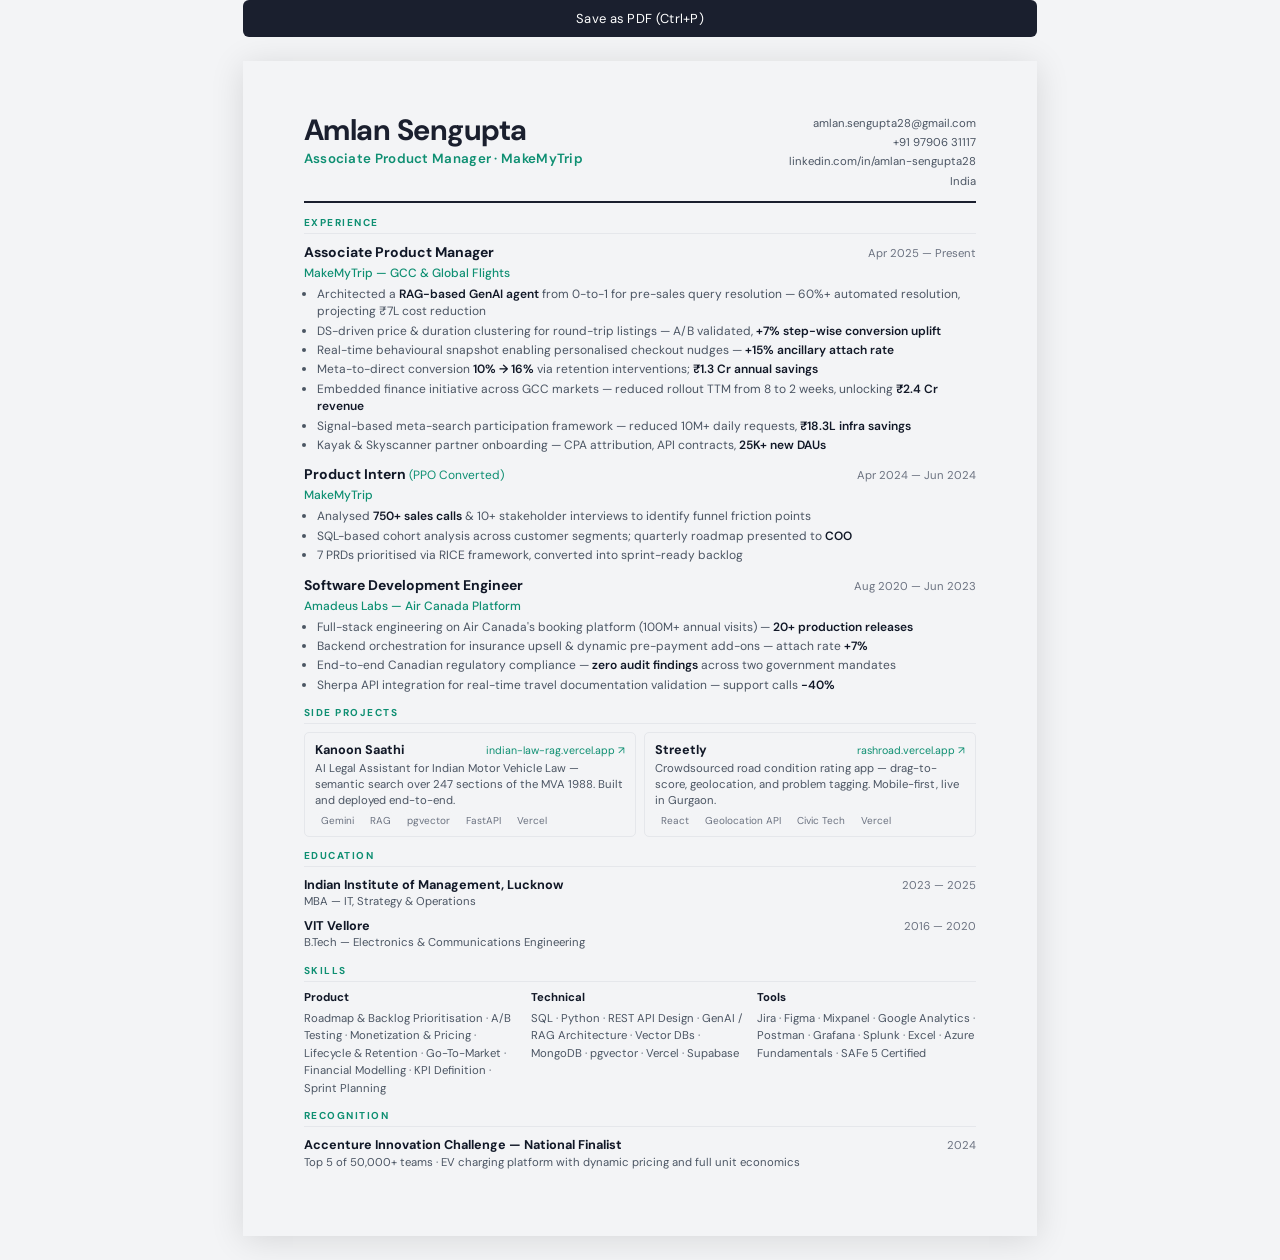
==== resume.html @ b9e45250 "update embedded finance revenue figure to ₹2.4 Cr Co-Authored-By: Claude Sonnet 4.6 <noreply@anthrop" ====
<!DOCTYPE html>
<html lang="en">
<head>
  <meta charset="UTF-8" />
  <meta name="viewport" content="width=device-width, initial-scale=1.0" />
  <title>Amlan Sengupta — Resume</title>
  <link rel="preconnect" href="https://fonts.googleapis.com" />
  <link href="https://fonts.googleapis.com/css2?family=DM+Sans:ital,opsz,wght@0,9..40,300;0,9..40,400;0,9..40,500;0,9..40,600;1,9..40,300&display=swap" rel="stylesheet" />
  <style>
    *, *::before, *::after { box-sizing: border-box; margin: 0; padding: 0; }

    :root {
      --ink:      #111827;
      --muted:    #4b5563;
      --dim:      #6b7280;
      --rule:     #e5e7eb;
      --accent:   #1a1f2e;
      --teal:     #0e8f72;
    }

    body {
      font-family: 'DM Sans', sans-serif;
      font-size: 10.5pt;
      color: var(--ink);
      background: #fff;
      line-height: 1.5;
      -webkit-print-color-adjust: exact;
      print-color-adjust: exact;
    }

    .page {
      width: 210mm;
      min-height: 297mm;
      margin: 0 auto;
      padding: 14mm 16mm 14mm 16mm;
    }

    /* ── HEADER ── */
    .r-header {
      display: flex;
      justify-content: space-between;
      align-items: flex-start;
      padding-bottom: 10px;
      border-bottom: 2px solid var(--accent);
      margin-bottom: 12px;
    }
    .r-name {
      font-size: 22pt;
      font-weight: 700;
      letter-spacing: -0.5px;
      color: var(--accent);
      line-height: 1.1;
    }
    .r-title {
      font-size: 10pt;
      color: var(--teal);
      font-weight: 600;
      margin-top: 3px;
      letter-spacing: 0.3px;
    }
    .r-contact {
      text-align: right;
      font-size: 8.5pt;
      color: var(--muted);
      line-height: 1.7;
    }
    .r-contact a { color: var(--muted); text-decoration: none; }

    /* ── SECTIONS ── */
    .r-section { margin-bottom: 11px; }
    .r-section-title {
      font-size: 7.5pt;
      font-weight: 700;
      letter-spacing: 1.5px;
      text-transform: uppercase;
      color: var(--teal);
      border-bottom: 1px solid var(--rule);
      padding-bottom: 3px;
      margin-bottom: 8px;
    }

    /* ── EXPERIENCE ── */
    .r-job { margin-bottom: 10px; }
    .r-job-header {
      display: flex;
      justify-content: space-between;
      align-items: baseline;
      margin-bottom: 1px;
    }
    .r-job-title {
      font-size: 10.5pt;
      font-weight: 700;
      color: var(--ink);
    }
    .r-job-date {
      font-size: 8.5pt;
      color: var(--dim);
      white-space: nowrap;
    }
    .r-job-company {
      font-size: 9pt;
      color: var(--teal);
      font-weight: 500;
      margin-bottom: 4px;
    }
    .r-job-desc {
      font-size: 9pt;
      color: var(--muted);
      margin-bottom: 4px;
    }
    ul.r-bullets {
      padding-left: 13px;
      margin: 0;
    }
    ul.r-bullets li {
      font-size: 9pt;
      color: var(--muted);
      margin-bottom: 2px;
      line-height: 1.45;
    }
    ul.r-bullets li strong { color: var(--ink); font-weight: 600; }

    /* ── PROJECTS ── */
    .r-projects-grid {
      display: grid;
      grid-template-columns: 1fr 1fr;
      gap: 8px;
    }
    .r-project {
      border: 1px solid var(--rule);
      border-radius: 5px;
      padding: 7px 10px;
    }
    .r-project-top {
      display: flex;
      justify-content: space-between;
      align-items: baseline;
    }
    .r-project-name {
      font-size: 9.5pt;
      font-weight: 700;
      color: var(--ink);
    }
    .r-project-link {
      font-size: 8pt;
      color: var(--teal);
      text-decoration: none;
    }
    .r-project-desc {
      font-size: 8.5pt;
      color: var(--muted);
      margin: 2px 0 3px;
      line-height: 1.4;
    }
    .r-project-tags {
      display: flex;
      gap: 4px;
      flex-wrap: wrap;
    }
    .r-project-tags span {
      font-size: 7.5pt;
      background: #f3f4f6;
      color: var(--dim);
      padding: 1px 6px;
      border-radius: 100px;
    }

    /* ── EDUCATION ── */
    .r-edu { display: flex; justify-content: space-between; align-items: baseline; margin-bottom: 5px; }
    .r-edu-left {}
    .r-edu-name { font-size: 9.5pt; font-weight: 700; color: var(--ink); }
    .r-edu-deg  { font-size: 8.5pt; color: var(--muted); }
    .r-edu-date { font-size: 8.5pt; color: var(--dim); white-space: nowrap; }

    /* ── SKILLS ── */
    .r-skills-grid {
      display: grid;
      grid-template-columns: 1fr 1fr 1fr;
      gap: 8px;
    }
    .r-skill-group-title {
      font-size: 8.5pt;
      font-weight: 700;
      color: var(--ink);
      margin-bottom: 3px;
    }
    .r-skill-list {
      font-size: 8.5pt;
      color: var(--muted);
      line-height: 1.55;
    }

    /* ── RECOGNITION ── */
    .r-recog {
      display: flex;
      justify-content: space-between;
      align-items: baseline;
    }
    .r-recog-title { font-size: 9.5pt; font-weight: 700; color: var(--ink); }
    .r-recog-sub   { font-size: 8.5pt; color: var(--muted); margin-top: 1px; }
    .r-recog-date  { font-size: 8.5pt; color: var(--dim); }

    /* ── PRINT ── */
    @media print {
      body { background: #fff; }
      .page { margin: 0; padding: 12mm 15mm; width: 100%; }
      .no-print { display: none; }
      a { color: inherit !important; }
    }

    /* ── SCREEN HELPER ── */
    @media screen {
      body { background: #f3f4f6; }
      .page {
        margin: 24px auto;
        box-shadow: 0 4px 32px rgba(0,0,0,0.12);
      }
      .print-btn {
        display: block;
        text-align: center;
        margin: 0 auto 12px;
        width: 210mm;
        font-family: 'DM Sans', sans-serif;
        font-size: 13px;
        padding: 10px;
        background: #1a1f2e;
        color: #fff;
        border: none;
        border-radius: 6px;
        cursor: pointer;
        letter-spacing: 0.3px;
      }
      .print-btn:hover { opacity: 0.88; }
    }
  </style>
</head>
<body>

  <button class="print-btn no-print" onclick="window.print()">Save as PDF (Ctrl+P)</button>

  <div class="page">

    <!-- HEADER -->
    <div class="r-header">
      <div>
        <div class="r-name">Amlan Sengupta</div>
        <div class="r-title">Associate Product Manager · MakeMyTrip</div>
      </div>
      <div class="r-contact">
        <a href="mailto:amlan.sengupta28@gmail.com">amlan.sengupta28@gmail.com</a><br/>
        +91 97906 31117<br/>
        <a href="https://linkedin.com/in/amlan-sengupta28/">linkedin.com/in/amlan-sengupta28</a><br/>
        India
      </div>
    </div>

    <!-- EXPERIENCE -->
    <div class="r-section">
      <div class="r-section-title">Experience</div>

      <div class="r-job">
        <div class="r-job-header">
          <span class="r-job-title">Associate Product Manager</span>
          <span class="r-job-date">Apr 2025 — Present</span>
        </div>
        <div class="r-job-company">MakeMyTrip — GCC &amp; Global Flights</div>
        <ul class="r-bullets">
          <li>Architected a <strong>RAG-based GenAI agent</strong> from 0-to-1 for pre-sales query resolution — 60%+ automated resolution, projecting ₹7L cost reduction</li>
          <li>DS-driven price &amp; duration clustering for round-trip listings — A/B validated, <strong>+7% step-wise conversion uplift</strong></li>
          <li>Real-time behavioural snapshot enabling personalised checkout nudges — <strong>+15% ancillary attach rate</strong></li>
          <li>Meta-to-direct conversion <strong>10% → 16%</strong> via retention interventions; <strong>₹1.3 Cr annual savings</strong></li>
          <li>Embedded finance initiative across GCC markets — reduced rollout TTM from 8 to 2 weeks, unlocking <strong>₹2.4 Cr revenue</strong></li>
          <li>Signal-based meta-search participation framework — reduced 10M+ daily requests, <strong>₹18.3L infra savings</strong></li>
          <li>Kayak &amp; Skyscanner partner onboarding — CPA attribution, API contracts, <strong>25K+ new DAUs</strong></li>
        </ul>
      </div>

      <div class="r-job">
        <div class="r-job-header">
          <span class="r-job-title">Product Intern <span style="font-weight:400;font-size:9pt;color:var(--teal)">(PPO Converted)</span></span>
          <span class="r-job-date">Apr 2024 — Jun 2024</span>
        </div>
        <div class="r-job-company">MakeMyTrip</div>
        <ul class="r-bullets">
          <li>Analysed <strong>750+ sales calls</strong> &amp; 10+ stakeholder interviews to identify funnel friction points</li>
          <li>SQL-based cohort analysis across customer segments; quarterly roadmap presented to <strong>COO</strong></li>
          <li>7 PRDs prioritised via RICE framework, converted into sprint-ready backlog</li>
        </ul>
      </div>

      <div class="r-job">
        <div class="r-job-header">
          <span class="r-job-title">Software Development Engineer</span>
          <span class="r-job-date">Aug 2020 — Jun 2023</span>
        </div>
        <div class="r-job-company">Amadeus Labs — Air Canada Platform</div>
        <ul class="r-bullets">
          <li>Full-stack engineering on Air Canada's booking platform (100M+ annual visits) — <strong>20+ production releases</strong></li>
          <li>Backend orchestration for insurance upsell &amp; dynamic pre-payment add-ons — attach rate <strong>+7%</strong></li>
          <li>End-to-end Canadian regulatory compliance — <strong>zero audit findings</strong> across two government mandates</li>
          <li>Sherpa API integration for real-time travel documentation validation — support calls <strong>−40%</strong></li>
        </ul>
      </div>
    </div>

    <!-- PROJECTS -->
    <div class="r-section">
      <div class="r-section-title">Side Projects</div>
      <div class="r-projects-grid">
        <div class="r-project">
          <div class="r-project-top">
            <span class="r-project-name">Kanoon Saathi</span>
            <a class="r-project-link" href="https://indian-law-rag.vercel.app">indian-law-rag.vercel.app ↗</a>
          </div>
          <div class="r-project-desc">AI Legal Assistant for Indian Motor Vehicle Law — semantic search over 247 sections of the MVA 1988. Built and deployed end-to-end.</div>
          <div class="r-project-tags"><span>Gemini</span><span>RAG</span><span>pgvector</span><span>FastAPI</span><span>Vercel</span></div>
        </div>
        <div class="r-project">
          <div class="r-project-top">
            <span class="r-project-name">Streetly</span>
            <a class="r-project-link" href="https://rashroad.vercel.app">rashroad.vercel.app ↗</a>
          </div>
          <div class="r-project-desc">Crowdsourced road condition rating app — drag-to-score, geolocation, and problem tagging. Mobile-first, live in Gurgaon.</div>
          <div class="r-project-tags"><span>React</span><span>Geolocation API</span><span>Civic Tech</span><span>Vercel</span></div>
        </div>
      </div>
    </div>

    <!-- EDUCATION -->
    <div class="r-section">
      <div class="r-section-title">Education</div>
      <div class="r-edu">
        <div class="r-edu-left">
          <div class="r-edu-name">Indian Institute of Management, Lucknow</div>
          <div class="r-edu-deg">MBA — IT, Strategy &amp; Operations</div>
        </div>
        <div class="r-edu-date">2023 — 2025</div>
      </div>
      <div class="r-edu">
        <div class="r-edu-left">
          <div class="r-edu-name">VIT Vellore</div>
          <div class="r-edu-deg">B.Tech — Electronics &amp; Communications Engineering</div>
        </div>
        <div class="r-edu-date">2016 — 2020</div>
      </div>
    </div>

    <!-- SKILLS -->
    <div class="r-section">
      <div class="r-section-title">Skills</div>
      <div class="r-skills-grid">
        <div>
          <div class="r-skill-group-title">Product</div>
          <div class="r-skill-list">Roadmap &amp; Backlog Prioritisation · A/B Testing · Monetization &amp; Pricing · Lifecycle &amp; Retention · Go-To-Market · Financial Modelling · KPI Definition · Sprint Planning</div>
        </div>
        <div>
          <div class="r-skill-group-title">Technical</div>
          <div class="r-skill-list">SQL · Python · REST API Design · GenAI / RAG Architecture · Vector DBs · MongoDB · pgvector · Vercel · Supabase</div>
        </div>
        <div>
          <div class="r-skill-group-title">Tools</div>
          <div class="r-skill-list">Jira · Figma · Mixpanel · Google Analytics · Postman · Grafana · Splunk · Excel · Azure Fundamentals · SAFe 5 Certified</div>
        </div>
      </div>
    </div>

    <!-- RECOGNITION -->
    <div class="r-section">
      <div class="r-section-title">Recognition</div>
      <div class="r-recog">
        <div>
          <div class="r-recog-title">Accenture Innovation Challenge — National Finalist</div>
          <div class="r-recog-sub">Top 5 of 50,000+ teams · EV charging platform with dynamic pricing and full unit economics</div>
        </div>
        <div class="r-recog-date">2024</div>
      </div>
    </div>

  </div>

  <script defer src="/_vercel/insights/script.js"></script>
</body>
</html>
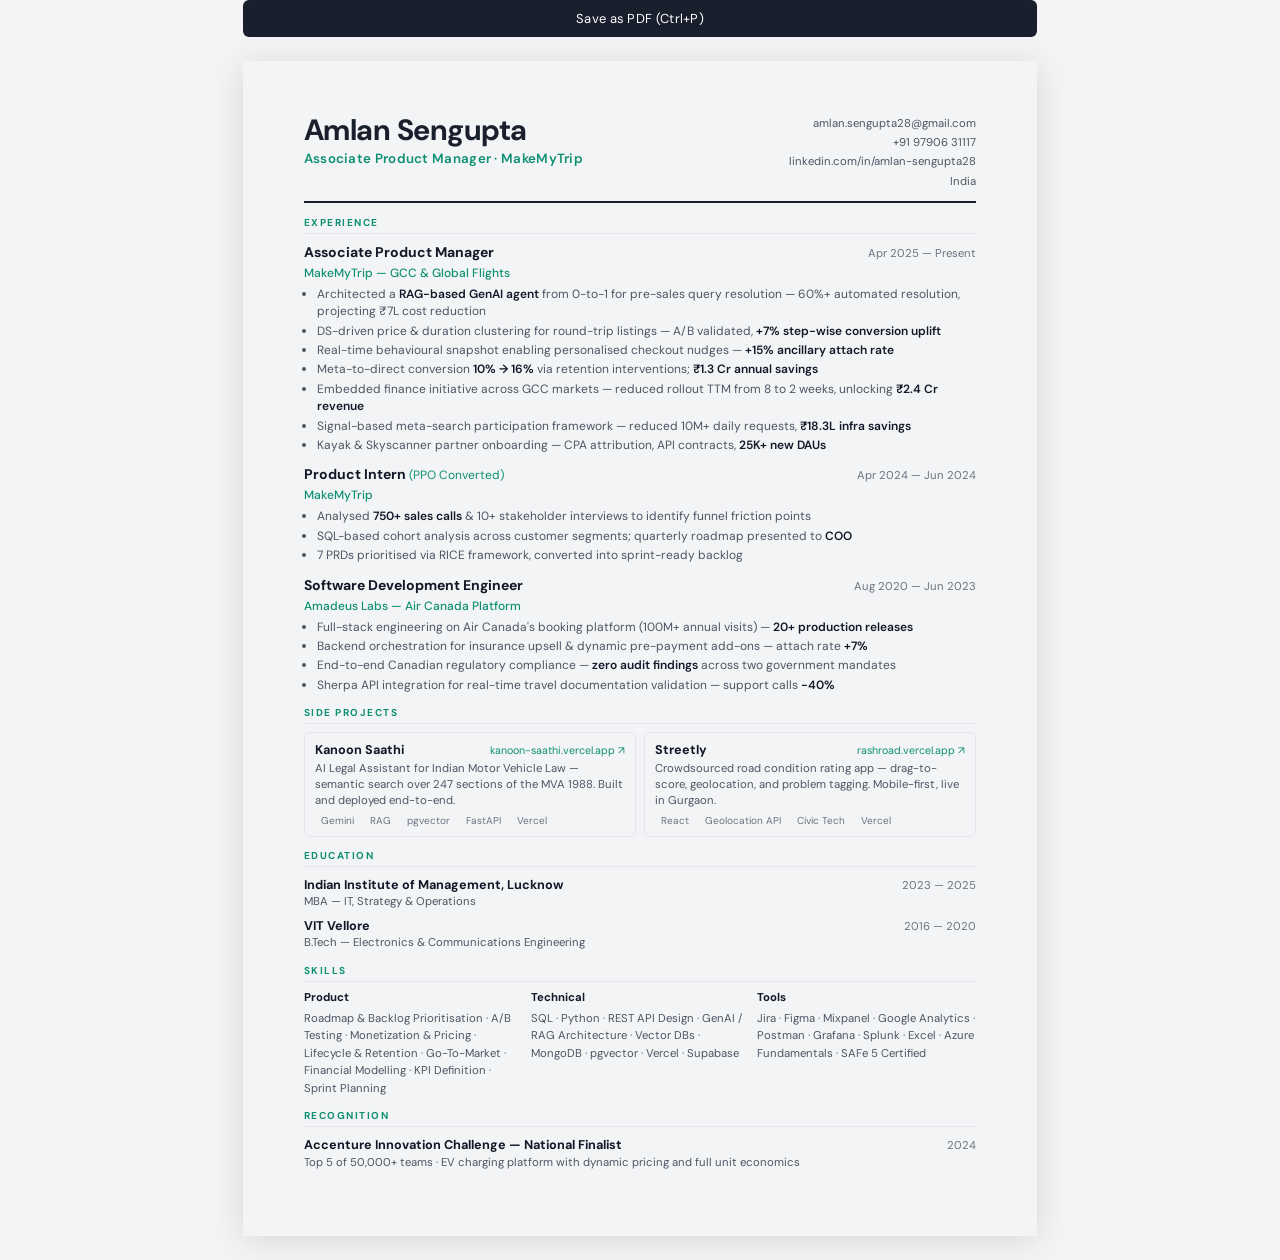
==== commit 12e51a3f: "Update Kanoon Saathi project links" ====
--- a/resume.html
+++ b/resume.html
@@ -310,7 +310,7 @@
         <div class="r-project">
           <div class="r-project-top">
             <span class="r-project-name">Kanoon Saathi</span>
-            <a class="r-project-link" href="https://indian-law-rag.vercel.app">indian-law-rag.vercel.app ↗</a>
+            <a class="r-project-link" href="https://kanoon-saathi.vercel.app/">kanoon-saathi.vercel.app ↗</a>
           </div>
           <div class="r-project-desc">AI Legal Assistant for Indian Motor Vehicle Law — semantic search over 247 sections of the MVA 1988. Built and deployed end-to-end.</div>
           <div class="r-project-tags"><span>Gemini</span><span>RAG</span><span>pgvector</span><span>FastAPI</span><span>Vercel</span></div>
